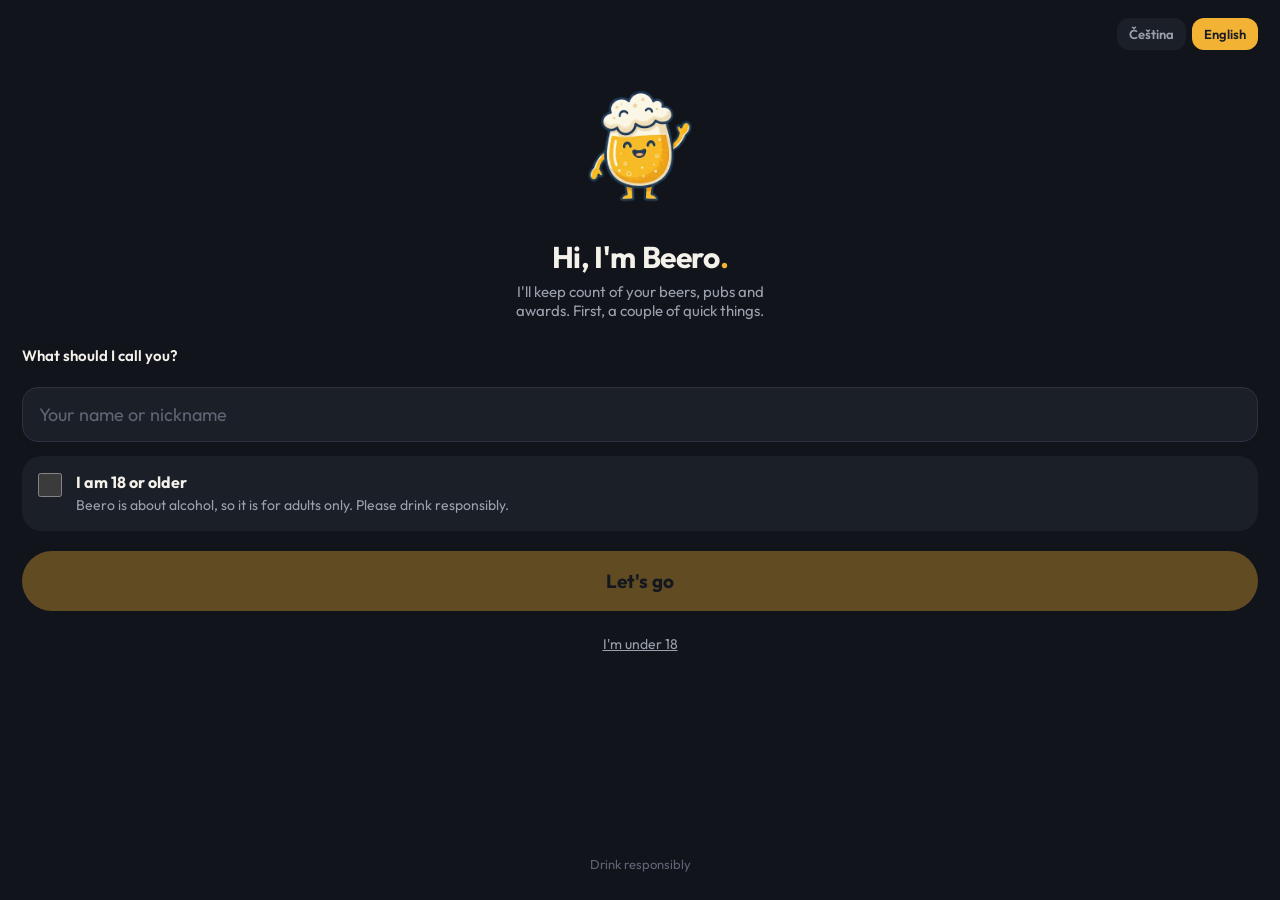
==== settings.html @ 0ab5a20c "Beero web app (PWA) from Android app BeeroAppMap9" ====
<!doctype html>
<html>
<head>
<meta charset="utf-8">
<meta name="viewport" content="width=device-width,initial-scale=1,maximum-scale=1,user-scalable=no,viewport-fit=cover">
<title>Settings</title>
<link rel="manifest" href="manifest.webmanifest">
<meta name="theme-color" content="#11141B">
<meta name="mobile-web-app-capable" content="yes">
<meta name="apple-mobile-web-app-capable" content="yes">
<meta name="apple-mobile-web-app-status-bar-style" content="black-translucent">
<meta name="apple-mobile-web-app-title" content="Beero">
<link rel="icon" type="image/png" sizes="192x192" href="icons/icon-192.png">
<link rel="apple-touch-icon" href="icons/apple-touch-icon.png">
<link rel="preconnect" href="https://fonts.gstatic.com" crossorigin>
<link rel="stylesheet" href="https://fonts.googleapis.com/css2?family=Outfit:wght@400;500;600;700;800&display=swap">
<link rel="stylesheet" href="ui.css">
<style>
.page{padding-bottom:40px}
.hd{display:flex;align-items:center;gap:6px;margin-top:2px}
#back{border:none;background:none;font-size:26px;line-height:1;padding:6px 10px 6px 0;color:var(--text)}
h2{font-size:13px;font-weight:700;letter-spacing:.8px;text-transform:uppercase;color:var(--muted);margin:28px 4px 10px}
.box{background:var(--card);border-radius:20px;padding:4px 16px}
.hint{color:var(--muted);font-size:13px;margin:8px 4px 0}
/* themes */
.themes{display:grid;grid-template-columns:1fr 1fr;gap:10px}
.th{border:2px solid transparent;border-radius:18px;background:var(--card);padding:10px;text-align:left;color:var(--text)}
.th.on{border-color:var(--gold)}
.th .sw{height:64px;border-radius:12px;position:relative;overflow:hidden}
.th .sw i{position:absolute;left:10px;right:10px;top:10px;height:26px;border-radius:8px}
.th .sw b{position:absolute;left:10px;right:34px;bottom:9px;height:12px;border-radius:6px}
.th .sw u{position:absolute;right:10px;bottom:9px;width:16px;height:12px;border-radius:4px}
.th .n{font-weight:700;font-size:15px;margin-top:8px}
.th .d{color:var(--muted);font-size:12px}
.th.auto .sw{display:flex}
.th.auto .sw span{flex:1;position:relative}
/* rows */
.row2{display:flex;align-items:center;gap:12px;padding:12px 0;border-bottom:1px solid var(--line)}
.row2:last-child{border-bottom:none}
.ic{flex:none;width:38px;height:38px;border-radius:19px;background:var(--card2);display:flex;align-items:center;justify-content:center;font-size:19px}
.m{flex:1;min-width:0}
.t{font-weight:700;font-size:16px}
.d{color:var(--muted);font-size:13px}
.d.skip{color:var(--gold)}
.step{flex:none;display:flex;align-items:center;gap:2px;background:var(--card2);border-radius:14px;padding:3px}
.step button{width:34px;height:34px;border:none;border-radius:11px;background:none;font-size:20px;font-weight:600;color:var(--text)}
.step button:disabled{opacity:.25}
.step span{min-width:28px;text-align:center;font-weight:700;font-size:17px}
.fixed{flex:none;color:var(--muted);font-size:14px;padding-right:10px}
.swt{flex:none;width:52px;height:30px;border-radius:15px;background:var(--card2);border:none;position:relative;transition:background .2s}
.swt:after{content:'';position:absolute;left:3px;top:3px;width:24px;height:24px;border-radius:12px;background:#fff;transition:transform .2s;box-shadow:0 1px 3px rgba(0,0,0,.3)}
.swt.on{background:var(--gold)}.swt.on:after{transform:translateX(22px)}
.dim{opacity:.4;pointer-events:none}
.notice{margin:12px 0 4px;background:var(--card2);border:1px solid var(--gold);border-radius:14px;padding:12px 14px;font-size:14px}
.btn{border:none;border-radius:14px;background:var(--gold);color:var(--gold-ink);font-weight:700;font-size:15px;padding:12px 16px}
.btn.s{background:var(--card2);color:var(--text)}
.btn.sm{font-size:13px;padding:8px 12px;border-radius:11px;margin-top:8px}
.two{display:flex;gap:10px;padding:14px 0}
.two .btn{flex:1}
#msg{min-height:18px}
#period .pill,#langs .pill{background:var(--card2)}
#period .pill.on,#langs .pill.on{background:var(--gold)}
</style>
</head>
<body>
<div class="page">
 <div class="hd"><button id="back" aria-label="Back">&#8592;</button><div class="h1" style="margin:0">Settings</div></div>

 <h2>Profile</h2>
 <div class="box" style="padding:14px 16px">
  <label class="t" for="uname" style="display:block">Your name</label>
  <input id="uname" type="text" maxlength="24" autocomplete="off" style="display:block;width:100%;box-sizing:border-box;margin-top:10px;font:inherit;font-size:16px;color:var(--text);background:var(--card2);border:1px solid var(--line);border-radius:14px;padding:12px 14px;outline:none">
  <div class="d" id="unameMsg" style="min-height:18px;margin-top:6px"></div>
 </div>

 <h2>Appearance</h2>
 <div class="themes" id="themes"></div>

 <h2>Language</h2>
 <div class="box" style="padding:14px 16px"><div class="pills" id="langs"></div></div>

 <h2>Beero's moods</h2>
 <div class="box" id="moods"></div>
 <div class="hint">Beero changes mood as the beers add up. Set the same number as the next mood to skip one.
  <button class="btn s sm" id="moodReset">Reset to default</button></div>

 <h2>Reminders</h2>
 <div class="box">
  <div class="row2"><div class="m"><div class="t">Reminders</div><div class="d">A nudge after a number of beers today</div></div><button class="swt" id="rOn" aria-label="Reminders on or off"></button></div>
  <div id="perm" class="notice" style="display:none">Notifications are off for Beero, so reminders can't pop up.<br><button class="btn sm" id="permBtn">Allow notifications</button></div>
  <div id="rLevels"></div>
 </div>

 <h2>Map</h2>
 <div class="box" style="padding:14px 16px">
  <div class="t" style="margin-bottom:10px">Show on opening</div>
  <div class="pills" id="period"></div>
 </div>

 <h2 id="mkH">Mapy.com</h2>
 <div class="box" style="padding:14px 16px">
  <label class="t" for="mkey" id="mkL" style="display:block">Mapy.com API key</label>
  <input id="mkey" type="text" autocomplete="off" spellcheck="false" style="display:block;width:100%;box-sizing:border-box;margin-top:10px;font:inherit;font-size:15px;color:var(--text);background:var(--card2);border:1px solid var(--line);border-radius:12px;padding:11px 12px">
  <div class="d" id="mkD" style="margin-top:8px">Optional. With a key the map uses Mapy.com and every beer gets the pub you are in. Free key: developer.mapy.com</div>
  <div class="d" id="mkMsg" style="min-height:18px;margin-top:6px"></div>
 </div>
 <h2>Your data</h2>
 <div class="box">
  <div class="row2"><div class="m"><div class="t" id="dataN">0 beers saved</div><div class="d">Stored only on this phone. Back them up before you change phones.</div></div></div>
  <div class="two"><button class="btn" id="backup">Back up</button><button class="btn s" id="restore">Restore</button></div>
  <div class="d" id="msg" style="padding-bottom:12px"></div>
 </div>
</div>
<script src="android.js"></script>
<script src="ui.js"></script>
<script>
var B=window.Beero,A=B.A;
document.getElementById('back').onclick=function(){if(A)A.close()};

/* ---------- profile: name from the welcome screen ---------- */
(function(){var el=document.getElementById('uname'),m=document.getElementById('unameMsg'),cur=(A&&A.getUserName&&A.getUserName())||'';
 el.value=cur;
 el.onchange=function(){var v=el.value.trim();if(!v){el.value=cur;return}
  if(!A||A.setUserName(v)){cur=v;el.value=v;m.textContent=B.tr('Saved.');setTimeout(function(){m.textContent=''},1800)}};
 el.onkeydown=function(e){if(e.key==='Enter')el.blur()}})();
function stepper(key,val,minus,plus){return '<div class="step"><button data-k="'+key+'" data-d="-1" aria-label="Fewer"'+(minus?'':' disabled')+'>−</button><span>'+val+'</span><button data-k="'+key+'" data-d="1" aria-label="More"'+(plus?'':' disabled')+'>+</button></div>'}

/* ---------- appearance ---------- */
var THEMES=[['night','Night Pub','Dark, the default',['#11141B','#F5F1E7','#F2B233','#1B1F28']],
 ['daylight','Daylight','Light, easy to read outside',['#F6F1E6','#FFFFFF','#1F3A63','#EFE8DA']],
 ['hop','Hop Garden','Green like a hop field',['#13221A','#E9F0DC','#E7C24A','#1C3024']],
 ['stout','Stout','Black, copper and foam',['#0E0B0A','#EBDCC6','#C9783E','#1E1714']],
 ['auto','Auto','Daylight by day, Night Pub at night',null]];
var choice=(A&&A.getThemeChoice&&A.getThemeChoice())||'night';
function sw(c){return '<i style="background:'+c[1]+'"></i><b style="background:'+c[2]+'"></b><u style="background:'+c[3]+'"></u>'}
function drawThemes(){
 document.getElementById('themes').innerHTML=THEMES.map(function(t){
  var inner=t[3]?'<div class="sw" style="background:'+t[3][0]+'">'+sw(t[3])+'</div>':
   '<div class="sw"><span style="background:'+THEMES[1][3][0]+'">'+sw(THEMES[1][3])+'</span><span style="background:'+THEMES[0][3][0]+'">'+sw(THEMES[0][3])+'</span></div>';
  return '<button class="th'+(t[0]==='auto'?' auto':'')+(t[0]===choice?' on':'')+'" data-t="'+t[0]+'">'+inner+'<div class="n">'+t[1]+'</div><div class="d">'+t[2]+'</div></button>'}).join('');
 Array.prototype.forEach.call(document.querySelectorAll('.th'),function(b){b.onclick=function(){
  var t=b.getAttribute('data-t');if(t===choice)return;choice=t;
  if(A){A.setTheme(t);A.reload()}else{document.documentElement.setAttribute('data-theme',t==='auto'?'night':t);drawThemes()}}})}

/* ---------- Beero's moods: from how many beers each mood starts ---------- */
var MOODS=[['💃','Happy dance'],['🪩','Disco'],['🍻','Cheers'],['🫧','Bubbly'],['😍','In love'],
 ['🌊','Overflowing'],['😵','Spinning'],['🤢','Feeling sick'],['😴','Sleepy'],['🤕','Hangover']];
var DEF=[2,3,4,5,6,7,9,11,12],th=DEF.slice();
try{if(A&&A.getMoods)th=JSON.parse(A.getMoods())}catch(e){}
function range(i){var to=i<th.length?th[i]-1:null,from=i===0?0:th[i-1];
 if(to!==null&&to<from)return null;                     /* skipped: the next mood starts at the same number */
 if(to===null)return from+'+ '+B.word(from,'beer');
 return from===to?B.n(from,'beer'):from+'–'+to+' '+B.word(to,'beer')}
function drawMoods(){
 document.getElementById('moods').innerHTML=MOODS.map(function(m,i){
  var r=range(i),right=i===0?'<div class="fixed">from 0</div>':stepper(i-1,th[i-1],th[i-1]>(i>1?th[i-2]:1),th[i-1]<60);
  return '<div class="row2"><div class="ic">'+m[0]+'</div><div class="m"><div class="t">'+m[1]+'</div><div class="d'+(r?'':' skip')+'">'+(r||'Skipped')+'</div></div>'+right+'</div>'}).join('');
 Array.prototype.forEach.call(document.querySelectorAll('#moods .step button'),function(b){b.onclick=function(){
  var k=+b.getAttribute('data-k'),v=th[k]+(+b.getAttribute('data-d'));
  v=Math.max(k>0?th[k-1]:1,Math.min(60,v));th[k]=v;
  for(var j=k+1;j<th.length;j++)if(th[j]<th[j-1])th[j]=th[j-1];   /* later moods move up with it */
  if(A)A.setMoods(JSON.stringify(th));drawMoods()}})}
document.getElementById('moodReset').onclick=function(){th=DEF.slice();if(A)A.setMoods(JSON.stringify(th));drawMoods()};

/* ---------- reminders (Reminders.kt) ---------- */
var RL=[['water','💧','Water break','Grab a glass of water'],['slow','🐢','Slow down','Take it easy for a bit'],['home','🏠','Go home','With a button to get an Uber']];
var rem={on:true,water:4,slow:6,home:8,notifOk:true};
function remLoad(){try{if(A&&A.getReminders)rem=JSON.parse(A.getReminders())}catch(e){}}
function remDraw(){
 document.getElementById('rOn').className='swt'+(rem.on?' on':'');
 document.getElementById('perm').style.display=rem.on&&!rem.notifOk?'block':'none';
 var box=document.getElementById('rLevels');box.className=rem.on?'':'dim';
 box.innerHTML=RL.map(function(l){return '<div class="row2"><div class="ic">'+l[1]+'</div><div class="m"><div class="t">'+l[2]+'</div><div class="d">'+l[3]+'</div></div>'+stepper(l[0],rem[l[0]],rem[l[0]]>1,rem[l[0]]<30)+'</div>'}).join('');
 Array.prototype.forEach.call(box.querySelectorAll('.step button'),function(b){b.onclick=function(){
  var k=b.getAttribute('data-k');rem[k]=Math.max(1,Math.min(30,rem[k]+(+b.getAttribute('data-d'))));
  if(rem.slow<rem.water){if(k==='water')rem.slow=rem.water;else rem.water=rem.slow}
  if(rem.home<rem.slow){if(k==='home')rem.slow=rem.home;else rem.home=rem.slow}
  if(rem.slow<rem.water)rem.water=rem.slow;
  if(A)A.setReminders(JSON.stringify(rem));remDraw()}})}
document.getElementById('rOn').onclick=function(){rem.on=!rem.on;if(A)A.setReminders(JSON.stringify(rem));remDraw()};
document.getElementById('permBtn').onclick=function(){if(A&&A.requestNotifications)A.requestNotifications()};

/* ---------- map ---------- */
var period=(A&&A.getMapPeriod&&A.getMapPeriod())||'month';
function drawPeriod(){
 document.getElementById('period').innerHTML=[['day','Today'],['month','This month'],['year','This year']].map(function(p){
  return '<button class="pill'+(p[0]===period?' on':'')+'" data-p="'+p[0]+'">'+p[1]+'</button>'}).join('');
 Array.prototype.forEach.call(document.querySelectorAll('#period .pill'),function(b){b.onclick=function(){period=b.getAttribute('data-p');if(A)A.setMapPeriod(period);drawPeriod()}})}

/* ---------- data ---------- */
function drawData(){var n=B.load().length;document.getElementById('dataN').textContent=B.n(n,'beer')+(B.lang==='cs'?' uloženo':' saved')}
function msg(t){document.getElementById('msg').textContent=t}
document.getElementById('backup').onclick=function(){msg('');if(A)A.backup()};
document.getElementById('restore').onclick=function(){msg('');if(A)A.restore()};
window.onBackupDone=function(ok){msg(B.tr(ok?'Backup saved.':'Could not save the backup. Try another place.'))};
window.onRestoreDone=function(n){msg(n<0?B.tr('That file is not a Beero backup.'):n===0?B.tr('Nothing new – all those beers are already here.'):B.n(n,'beer')+(B.lang==='cs'?' obnoveno.':' restored.'));drawData()};

/* ---------- language ---------- */
var lang=B.lang;
function drawLang(){
 document.getElementById('langs').innerHTML=[['cs','\u010ce\u0161tina'],['en','English']].map(function(l){
  return '<button class="pill'+(l[0]===lang?' on':'')+'" data-l="'+l[0]+'">'+l[1]+'</button>'}).join('');
 Array.prototype.forEach.call(document.querySelectorAll('#langs .pill'),function(b){b.onclick=function(){
  var l=b.getAttribute('data-l');if(l===lang)return;lang=l;if(A){A.setLang(l);A.reload()}}})}

window.refresh=function(){remLoad();remDraw()};
drawLang();drawThemes();drawMoods();remLoad();remDraw();drawPeriod();drawData();
</script>
<script>
/* web only: Mapy.com key (in the Android app it is built in from local.properties) */
(function(){var A=window.Android,cs=window.Beero.lang==='cs',el=document.getElementById('mkey'),m=document.getElementById('mkMsg');
 if(!A||!A.setMapyKey)return;
 if(cs){document.getElementById('mkL').textContent='API klíč Mapy.com';
  document.getElementById('mkD').textContent='Nepovinné. S klíčem mapa používá Mapy.com a ke každému pivu se uloží hospoda, ve které jsi. Klíč zdarma: developer.mapy.com'}
 el.value=A.getMapyKey()||'';
 el.onchange=function(){A.setMapyKey(el.value);m.textContent=cs?'Uloženo.':'Saved.';setTimeout(function(){m.textContent=''},1800)}})();
/* "Stored only on this phone" -> in this browser */
(function(){var d=document.querySelector('#dataN+.d');if(d)d.textContent=window.Beero.lang==='cs'?'Uloženo jen v tomto prohlížeči. Než ho vymažeš nebo změníš telefon, udělej zálohu.':'Stored only in this browser. Back up before you clear it or change phones.'})();
</script>
</body>
</html>
---- ui.css ----
/* Beero - shared look for Today, Map, Awards and Stats */
:root{
 color-scheme:dark;
 --bg:#11141B;--card:#1B1F28;--card2:#232833;--line:#2C3240;
 --text:#F4F1EA;--muted:#9AA1AD;--faint:#5E6573;
 --gold:#F2B233;--gold-ink:#1A1D24;--blue:#8EC3DA;--grey:#59606E;
 --cream:#F5F1E7;--navy:#1F3A63;
 --r:22px;--nav-h:76px;
 --font:'Outfit',system-ui,-apple-system,'Segoe UI',Roboto,sans-serif;
}
/* themes (chosen in Settings; Settings.kt has the matching background colours) */
:root[data-theme=daylight]{color-scheme:light;
 --bg:#F6F1E6;--card:#FFFFFF;--card2:#EFE8DA;--line:#E3D9C5;--text:#1E2230;--muted:#6B6658;--faint:#A99F8C;
 --gold:#1F3A63;--gold-ink:#FFF8EA;--blue:#5E9DB8;--grey:#B9B2A3;--cream:#FFFFFF;--navy:#1F3A63}
:root[data-theme=hop]{
 --bg:#13221A;--card:#1C3024;--card2:#26402F;--line:#2F4A38;--text:#EEF3E6;--muted:#9FB3A4;--faint:#61786A;
 --gold:#E7C24A;--gold-ink:#16251C;--blue:#8EC3DA;--grey:#5A6E60;--cream:#E9F0DC;--navy:#1E3B2A}
:root[data-theme=stout]{
 --bg:#0E0B0A;--card:#1E1714;--card2:#2E241F;--line:#3A2E27;--text:#F3E8DA;--muted:#A2938A;--faint:#6B5D54;
 --gold:#C9783E;--gold-ink:#1C110B;--blue:#8EC3DA;--grey:#5E534C;--cream:#EBDCC6;--navy:#3A2416}
*{box-sizing:border-box;-webkit-tap-highlight-color:transparent}
html,body{margin:0;background:var(--bg);color:var(--text);font-family:var(--font);-webkit-user-select:none;user-select:none}
button{font-family:inherit;color:inherit;cursor:pointer}
.page{padding:22px 20px calc(var(--nav-h) + 24px)}
.h1{font-size:30px;font-weight:700;letter-spacing:-.4px;margin:6px 0 2px}
.sub{color:var(--muted);font-size:15px}
.card{background:var(--card);border-radius:var(--r);padding:16px 18px}
.row{display:flex;align-items:center}
.gold{color:var(--gold)}
.muted{color:var(--muted)}

/* pills / segmented filters */
.pills{display:flex;gap:8px;overflow-x:auto;scrollbar-width:none}
.pills::-webkit-scrollbar{display:none}
.pill{flex:none;border:none;background:var(--card);color:var(--muted);font-size:15px;font-weight:600;padding:11px 16px;border-radius:16px}
.pill.on{background:var(--gold);color:var(--gold-ink)}
.pill.light.on{background:var(--cream);color:var(--gold-ink)}

/* bottom navigation */
#tabbar{position:fixed;left:0;right:0;bottom:0;height:var(--nav-h);background:var(--bg);border-top:1px solid var(--line);
 display:flex;z-index:2000;padding-bottom:env(safe-area-inset-bottom)}
#tabbar button{flex:1;border:none;background:none;display:flex;flex-direction:column;align-items:center;justify-content:center;gap:5px;
 color:var(--muted);font-size:13px;font-weight:600}
#tabbar button.on{color:var(--gold)}
#tabbar svg{width:24px;height:24px;stroke:currentColor;fill:none;stroke-width:1.8;stroke-linecap:round;stroke-linejoin:round}

/* bar charts */
.bars{display:flex;align-items:flex-end;gap:10px;height:80px}
.bars .b{flex:1;display:flex;flex-direction:column;justify-content:flex-end;align-items:center;height:100%}
.bars .b i{display:block;width:100%;border-radius:8px;background:var(--card2);min-height:10px}
.bars .b.on i{background:var(--gold)}
.bars .b span{font-size:11px;color:var(--faint);margin-top:6px}
.bars .b{position:relative;cursor:pointer}
.bars .b.sel i{box-shadow:0 0 0 2px var(--text)}
.bars .tip{position:absolute;z-index:5;white-space:nowrap;background:var(--text);color:var(--gold-ink);font-size:13px;font-weight:600;
 padding:6px 10px;border-radius:10px;pointer-events:none;box-shadow:0 4px 12px rgba(0,0,0,.35)}
.bars .tip b{font-weight:800}

/* achievement banner */
.unlock{background:var(--gold);color:var(--gold-ink);border-radius:var(--r);padding:16px 18px;display:flex;gap:14px;align-items:center}
.unlock .ic{flex:none;width:44px;height:44px;border-radius:22px;background:var(--gold-ink);display:flex;align-items:center;justify-content:center}
.unlock .cap{flex:none;width:60px;height:60px;border-radius:30px;background:var(--gold-ink);display:flex;align-items:center;justify-content:center}
.unlock .k{font-size:12px;font-weight:700;letter-spacing:.6px;text-transform:uppercase}
.unlock .t{font-size:18px;font-weight:700;margin-top:1px}
.unlock .d{font-size:14px;opacity:.85}
.toast{position:fixed;left:16px;right:16px;top:16px;z-index:3000;transform:translateY(-140%);transition:transform .35s cubic-bezier(.2,.9,.3,1.2);box-shadow:0 10px 30px rgba(0,0,0,.45)}
.toast.show{transform:none}

/* brand logo tile (catalogue, Today) */
.blogo{flex:none;position:relative;display:inline-flex;align-items:center;justify-content:center;border-radius:14px;overflow:hidden;
 background:var(--grey);color:#FFF8EA;font-weight:800;line-height:1;letter-spacing:-.5px}
.blogo .ring{position:absolute;inset:3px;border:1.5px solid rgba(255,248,234,.35);border-radius:11px}
.blogo img{position:absolute;inset:0;width:100%;height:100%;object-fit:contain;background:#fff;padding:4px;box-sizing:border-box}
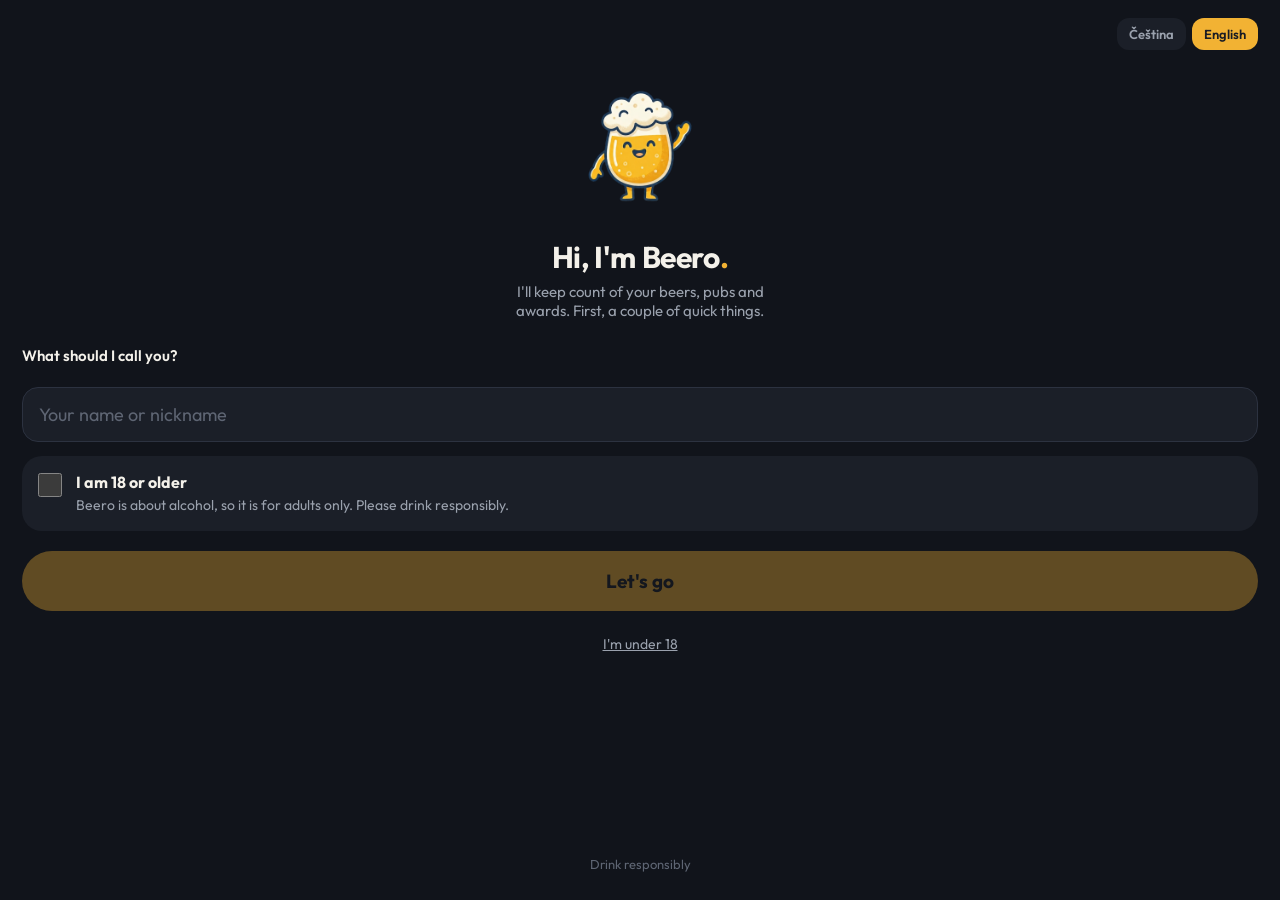
==== commit 70437f77: "Sync with Android Beero: earlier beers, history, beer size, non-alcoholic beers, blood alcohol estim" ====
--- a/settings.html
+++ b/settings.html
@@ -59,7 +59,11 @@
 .two .btn{flex:1}
 #msg{min-height:18px}
 #period .pill,#langs .pill{background:var(--card2)}
-#period .pill.on,#langs .pill.on{background:var(--gold)}
+#period .pill.on,#langs .pill.on,#bSex .pill.on{background:var(--gold)}
+#bSex .pill{background:var(--card2)}
+.nums{display:flex;gap:10px;margin-top:12px}
+.nums label{flex:1;min-width:0;display:block;color:var(--muted);font-size:13px;font-weight:600}
+.nums input{display:block;width:100%;box-sizing:border-box;margin-top:6px;font:inherit;font-size:16px;color:var(--text);background:var(--card2);border:1px solid var(--line);border-radius:14px;padding:11px 12px;outline:none}
 </style>
 </head>
 <body>
@@ -72,6 +76,18 @@
   <input id="uname" type="text" maxlength="24" autocomplete="off" style="display:block;width:100%;box-sizing:border-box;margin-top:10px;font:inherit;font-size:16px;color:var(--text);background:var(--card2);border:1px solid var(--line);border-radius:14px;padding:12px 14px;outline:none">
   <div class="d" id="unameMsg" style="min-height:18px;margin-top:6px"></div>
  </div>
+
+ <h2>Blood alcohol estimate</h2>
+ <div class="box" style="padding:14px 16px">
+  <div class="pills" id="bSex"></div>
+  <div class="nums">
+   <label>Age<input id="bAge" type="number" inputmode="numeric" min="18" max="100" placeholder="30"></label>
+   <label>Height (cm)<input id="bH" type="number" inputmode="numeric" min="120" max="230"></label>
+   <label>Weight (kg)<input id="bW" type="number" inputmode="numeric" min="35" max="250"></label>
+  </div>
+  <div class="d" id="bMsg" style="min-height:18px;margin-top:8px"></div>
+ </div>
+ <div class="hint">Used only on this phone to estimate your blood alcohol on Today from the beer type, size and time. It is a rough guide, never a reason to drive.</div>
 
  <h2>Appearance</h2>
  <div class="themes" id="themes"></div>
@@ -123,6 +139,22 @@
  el.onchange=function(){var v=el.value.trim();if(!v){el.value=cur;return}
   if(!A||A.setUserName(v)){cur=v;el.value=v;m.textContent=B.tr('Saved.');setTimeout(function(){m.textContent=''},1800)}};
  el.onkeydown=function(e){if(e.key==='Enter')el.blur()}})();
+/* ---------- body for the blood alcohol estimate (Settings.bodyJson) ---------- */
+(function(){var body={sex:null,age:null,h:null,w:null},cs=B.lang==='cs';
+ try{if(A&&A.getBody)body=JSON.parse(A.getBody())}catch(e){}
+ var ids={age:'bAge',h:'bH',w:'bW'},lim={age:[18,100],h:[120,230],w:[35,250]},m=document.getElementById('bMsg');
+ function sexes(){document.getElementById('bSex').innerHTML=[['m',cs?'Muž':'Man'],['f',cs?'Žena':'Woman']].map(function(x){
+   return '<button class="pill'+(body.sex===x[0]?' on':'')+'" data-s="'+x[0]+'">'+x[1]+'</button>'}).join('');
+  Array.prototype.forEach.call(document.querySelectorAll('#bSex .pill'),function(b){b.onclick=function(){body.sex=b.getAttribute('data-s');save();sexes()}})}
+ function state(){var miss=[];if(!body.sex)miss.push(cs?'pohlaví':'sex');if(!body.h)miss.push(cs?'výšku':'height');if(!body.w)miss.push(cs?'váhu':'weight');
+  m.textContent=miss.length?(cs?'Pro odhad ještě doplň ':'To get the estimate, add your ')+miss.join(cs?' a ':' and ')+'.':(cs?'Uloženo. Odhad uvidíš na obrazovce Dnes.':'Saved. You will see the estimate on Today.')}
+ function save(){if(A&&A.setBody)A.setBody(JSON.stringify(body));state()}
+ Object.keys(ids).forEach(function(k){var el=document.getElementById(ids[k]);el.value=body[k]||'';
+  el.onchange=function(){var v=Math.round(+el.value);
+   if(el.value===''){body[k]=null}else if(!(v>=lim[k][0]&&v<=lim[k][1])){el.value=body[k]||'';m.textContent=(cs?'Zadej číslo od ':'Enter a number from ')+lim[k][0]+(cs?' do ':' to ')+lim[k][1]+'.';return}else{body[k]=v;el.value=v}
+   save()};
+  el.onkeydown=function(e){if(e.key==='Enter')el.blur()}});
+ sexes();state()})();
 function stepper(key,val,minus,plus){return '<div class="step"><button data-k="'+key+'" data-d="-1" aria-label="Fewer"'+(minus?'':' disabled')+'>−</button><span>'+val+'</span><button data-k="'+key+'" data-d="1" aria-label="More"'+(plus?'':' disabled')+'>+</button></div>'}
 
 /* ---------- appearance ---------- */
